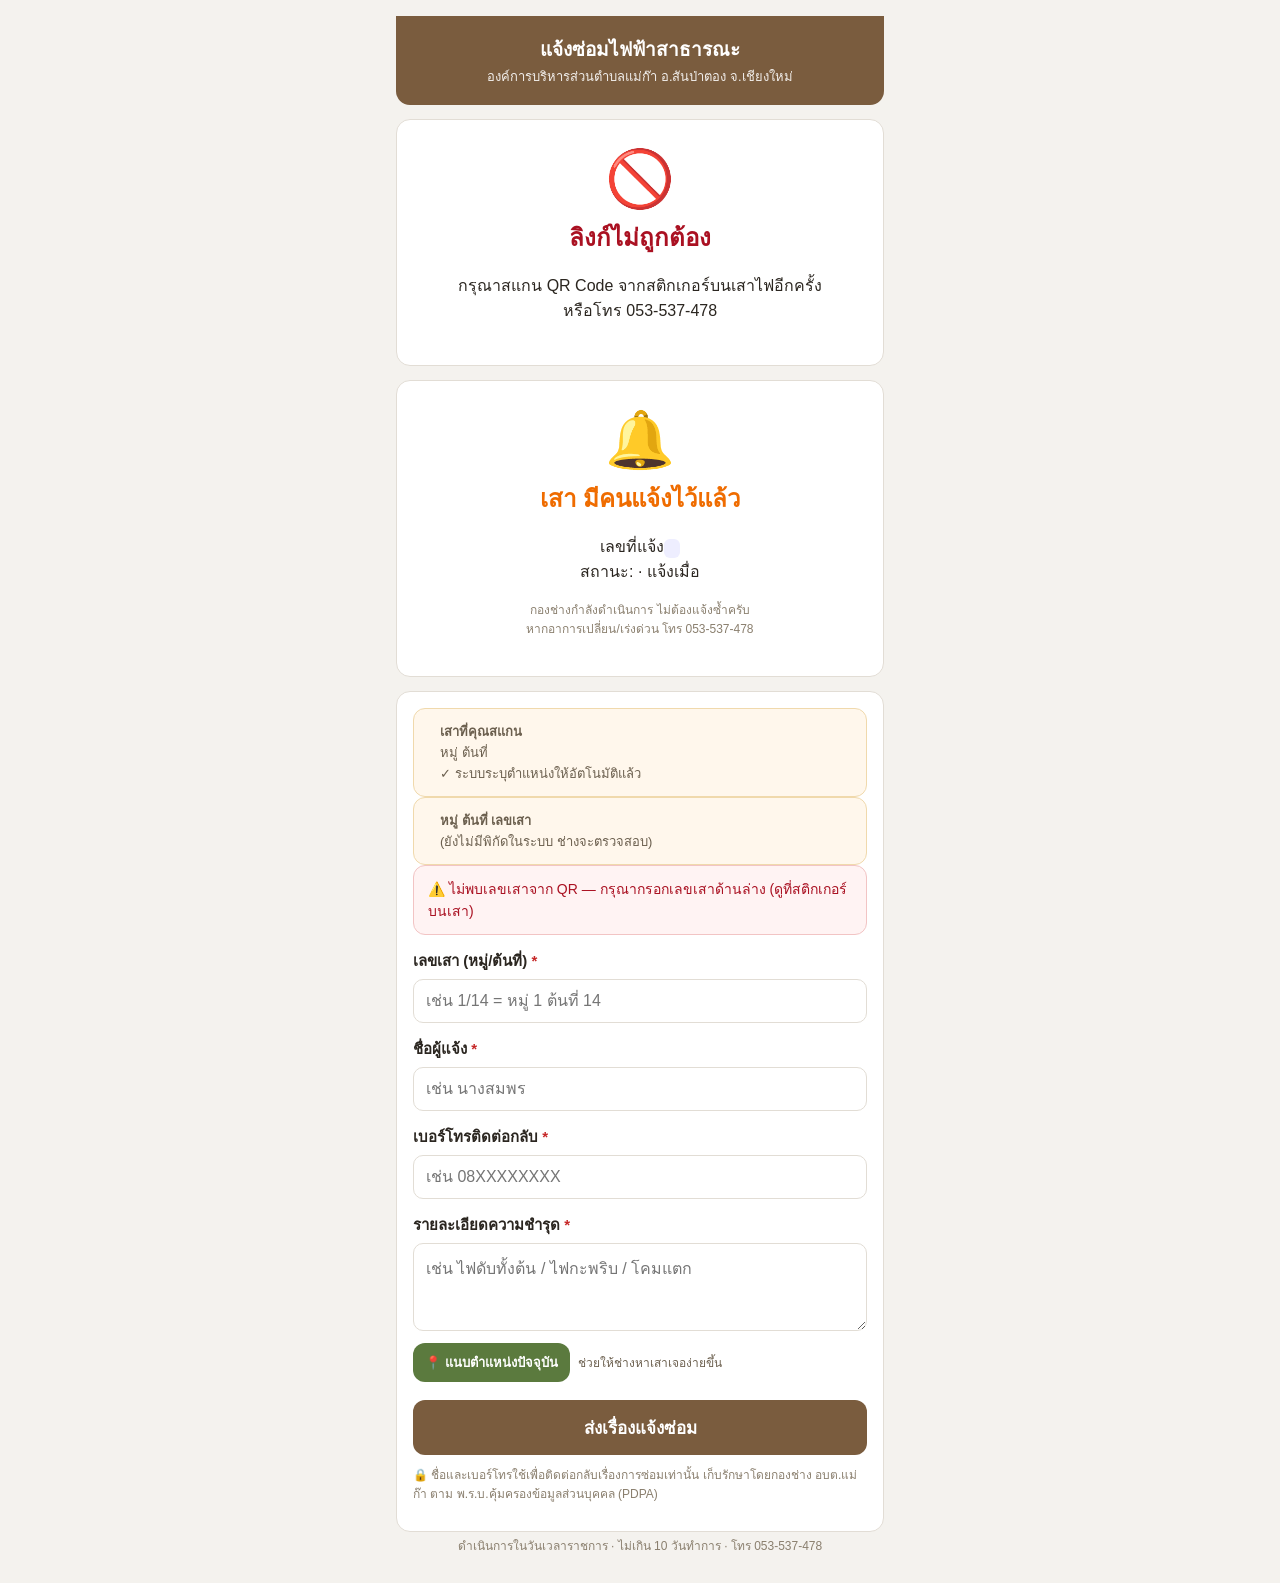
==== apps_script/report.html @ f29c1abf "เปลี่ยนชื่อหน่วยงานจาก ทต.ป่าสัก เป็น อบต.แม่ก๊า ใน Apps Script และ QR generator ลูกค้า/พื้นที่ทดลอง" ====
<!DOCTYPE html>
<html lang="th">
<head>
<base target="_top">
<meta charset="utf-8">
<style>
  :root{ --brand:#7a5c3e; --accent:#e8a13a; --ok:#2e7d32; --bg:#f4f2ee; --card:#fff; --line:#e2ddd5; }
  *{box-sizing:border-box}
  body{font-family:"Sarabun","Segoe UI",sans-serif;margin:0;background:var(--bg);color:#2b2620;}
  .wrap{max-width:520px;margin:0 auto;padding:16px;}
  .head{background:var(--brand);color:#fff;padding:18px 16px;border-radius:0 0 14px 14px;text-align:center;}
  .head h1{font-size:19px;margin:0 0 2px;}
  .head p{margin:0;font-size:13px;opacity:.9}
  .card{background:var(--card);border:1px solid var(--line);border-radius:14px;padding:16px;margin-top:14px;}
  .pole-badge{display:flex;align-items:center;gap:12px;background:#fff7ec;border:1px solid #f0d9ac;border-radius:12px;padding:12px 14px;}
  .pole-badge .num{font-size:30px;font-weight:800;color:var(--brand);line-height:1;}
  .pole-badge .meta{font-size:13px;color:#6b5f4e;}
  .warn{background:#fff3f3;border:1px solid #f2c4c4;color:#a12; border-radius:12px;padding:12px 14px;font-size:14px;}
  label{display:block;font-weight:700;margin:14px 0 6px;font-size:15px;}
  .req{color:#c62828}
  input,textarea{width:100%;padding:12px;border:1px solid var(--line);border-radius:10px;font-size:16px;font-family:inherit;}
  textarea{min-height:88px;resize:vertical}
  .hint{font-size:12px;color:#8a7f6e;margin-top:4px}
  button{width:100%;padding:14px;border:0;border-radius:12px;background:var(--brand);color:#fff;font-size:17px;font-weight:700;margin-top:18px;cursor:pointer;}
  button:disabled{opacity:.6}
  .gps-row{display:flex;gap:8px;align-items:center;margin-top:8px}
  .gps-row button{width:auto;padding:9px 12px;margin:0;font-size:13px;background:#5b7a3e}
  .gps-status{font-size:12px;color:#6b5f4e}
  .done{text-align:center;padding:26px 10px}
  .done .check{font-size:56px}
  .done h2{color:var(--ok);margin:6px 0}
  .rid{font-family:monospace;background:#eef;padding:2px 8px;border-radius:6px}
</style>
</head>
<body>
<div class="wrap">
  <div class="head">
    <h1>แจ้งซ่อมไฟฟ้าสาธารณะ</h1>
    <p>องค์การบริหารส่วนตำบลแม่ก๊า อ.สันป่าตอง จ.เชียงใหม่</p>
  </div>

  <? if (!qrOk) { ?>
  <div class="card done">
    <div class="check">🚫</div>
    <h2 style="color:#a12">ลิงก์ไม่ถูกต้อง</h2>
    <p>กรุณาสแกน QR Code จากสติกเกอร์บนเสาไฟอีกครั้ง<br>หรือโทร 053-537-478</p>
  </div>
  <? } else if (openReport) { ?>
  <div class="card done">
    <div class="check">🔔</div>
    <h2 style="color:#ef6c00">เสา <?= poleId ?> มีคนแจ้งไว้แล้ว</h2>
    <p>เลขที่แจ้ง <span class="rid"><?= openReport.report_id ?></span><br>
       สถานะ: <b><?= openReport.status ?></b> · แจ้งเมื่อ <?= openReport.timestamp ?></p>
    <p class="hint">กองช่างกำลังดำเนินการ ไม่ต้องแจ้งซ้ำครับ<br>หากอาการเปลี่ยน/เร่งด่วน โทร 053-537-478</p>
  </div>
  <? } else { ?>
  <div id="formArea">
    <div class="card">
      <? var parts = String(poleId).split('/'); var moo = parts[0], ton = parts[1]; ?>
      <? if (pole) { ?>
        <div class="pole-badge">
          <div class="num"><?= pole.pole_id ?></div>
          <div class="meta">
            <div><b>เสาที่คุณสแกน</b></div>
            <? if (ton) { ?><div>หมู่ <?= moo ?> ต้นที่ <?= ton ?></div><? } ?>
            <? if (pole.address) { ?><div><?= pole.address ?></div><? } ?>
            <div>✓ ระบบระบุตำแหน่งให้อัตโนมัติแล้ว</div>
          </div>
        </div>
      <? } else if (poleId) { ?>
        <div class="pole-badge">
          <div class="num"><?= poleId ?></div>
          <div class="meta"><b><? if (ton) { ?>หมู่ <?= moo ?> ต้นที่ <?= ton ?><? } else { ?>เลขเสา <?= poleId ?><? } ?></b><br>(ยังไม่มีพิกัดในระบบ ช่างจะตรวจสอบ)</div>
        </div>
      <? } else { ?>
        <div class="warn">⚠️ ไม่พบเลขเสาจาก QR — กรุณากรอกเลขเสาด้านล่าง (ดูที่สติกเกอร์บนเสา)</div>
        <label>เลขเสา (หมู่/ต้นที่) <span class="req">*</span></label>
        <input id="manualPole" placeholder="เช่น 1/14 = หมู่ 1 ต้นที่ 14" inputmode="text">
      <? } ?>

      <label>ชื่อผู้แจ้ง <span class="req">*</span></label>
      <input id="name" placeholder="เช่น นางสมพร">

      <label>เบอร์โทรติดต่อกลับ <span class="req">*</span></label>
      <input id="phone" placeholder="เช่น 08XXXXXXXX" inputmode="tel">

      <label>รายละเอียดความชำรุด <span class="req">*</span></label>
      <textarea id="detail" placeholder="เช่น ไฟดับทั้งต้น / ไฟกะพริบ / โคมแตก"></textarea>

      <!-- honeypot: คนมองไม่เห็น บอทจะกรอก -->
      <div style="position:absolute;left:-9999px;top:-9999px" aria-hidden="true">
        <label>Website</label><input id="website" tabindex="-1" autocomplete="off">
      </div>

      <? if (!pole) { ?>
      <div class="gps-row">
        <button type="button" onclick="getGPS()">📍 แนบตำแหน่งปัจจุบัน</button>
        <span class="gps-status" id="gpsStatus">ช่วยให้ช่างหาเสาเจอง่ายขึ้น</span>
      </div>
      <? } ?>

      <button id="btn" onclick="submitForm()">ส่งเรื่องแจ้งซ่อม</button>
      <p class="hint" style="margin-top:10px">🔒 ชื่อและเบอร์โทรใช้เพื่อติดต่อกลับเรื่องการซ่อมเท่านั้น เก็บรักษาโดยกองช่าง อบต.แม่ก๊า ตาม พ.ร.บ.คุ้มครองข้อมูลส่วนบุคคล (PDPA)</p>
    </div>
    <p class="hint" style="text-align:center">ดำเนินการในวันเวลาราชการ · ไม่เกิน 10 วันทำการ · โทร 053-537-478</p>
  </div>

  <div id="doneArea" class="card done" style="display:none">
    <div class="check" id="doneIcon">✅</div>
    <h2 id="doneTitle">รับเรื่องแล้ว</h2>
    <p>เลขที่แจ้ง: <span class="rid" id="ridOut"></span></p>
    <p id="doneMsg">เจ้าหน้าที่กองช่างจะดำเนินการโดยเร็ว<br>ขอบคุณที่ช่วยดูแลชุมชนครับ</p>
  </div>
  <? } ?>
</div>

<script>
  var POLE_ID_FIXED = "<?= poleId ?>";
  var QR_K = "<?= k ?>";
  var OPENED_AT = Date.now();   // จับเวลาตั้งแต่เปิดหน้า กันบอทส่งทันที
  var gps = { lat:'', lng:'' };

  function getGPS(){
    var s = document.getElementById('gpsStatus');
    if(!navigator.geolocation){ s.textContent='อุปกรณ์ไม่รองรับ GPS'; return; }
    s.textContent='กำลังหาตำแหน่ง...';
    navigator.geolocation.getCurrentPosition(function(p){
      gps.lat = p.coords.latitude.toFixed(6);
      gps.lng = p.coords.longitude.toFixed(6);
      s.textContent = '📍 แนบแล้ว ('+gps.lat+', '+gps.lng+')';
    }, function(){ s.textContent='ไม่สามารถเข้าถึงตำแหน่งได้ (ข้ามได้)'; }, {enableHighAccuracy:true, timeout:8000});
  }

  function submitForm(){
    var poleId = POLE_ID_FIXED;
    var manual = document.getElementById('manualPole');
    if(!poleId && manual) poleId = manual.value.trim();
    var name = document.getElementById('name').value.trim();
    var phone = document.getElementById('phone').value.trim();
    var detail = document.getElementById('detail').value.trim();

    if(!poleId){ alert('กรุณากรอกเลขเสา'); return; }
    if(!name || !phone || !detail){ alert('กรุณากรอก ชื่อ / เบอร์โทร / รายละเอียด ให้ครบ'); return; }

    var btn = document.getElementById('btn');
    btn.disabled = true; btn.textContent = 'กำลังส่ง...';

    google.script.run
      .withSuccessHandler(function(res){
        document.getElementById('formArea').style.display='none';
        document.getElementById('ridOut').textContent = res.report_id;
        if(res.duplicate){
          document.getElementById('doneIcon').textContent='🔔';
          document.getElementById('doneTitle').textContent='เสานี้มีคนแจ้งไว้แล้ว';
          document.getElementById('doneTitle').style.color='#ef6c00';
          document.getElementById('doneMsg').innerHTML='สถานะ: <b>'+res.status+'</b><br>กองช่างกำลังดำเนินการ ไม่ต้องแจ้งซ้ำครับ';
        }
        document.getElementById('doneArea').style.display='block';
        window.scrollTo(0,0);
      })
      .withFailureHandler(function(err){
        btn.disabled=false; btn.textContent='ส่งเรื่องแจ้งซ่อม';
        alert(err.message.replace(/^Error:\s*/,''));
      })
      .submitReport({
        pole_id: poleId, k: QR_K, reporter_name:name, reporter_phone:phone,
        detail:detail, gps_lat:gps.lat, gps_lng:gps.lng,
        website: document.getElementById('website').value,  // honeypot
        opened_at: OPENED_AT
      });
  }
</script>
</body>
</html>
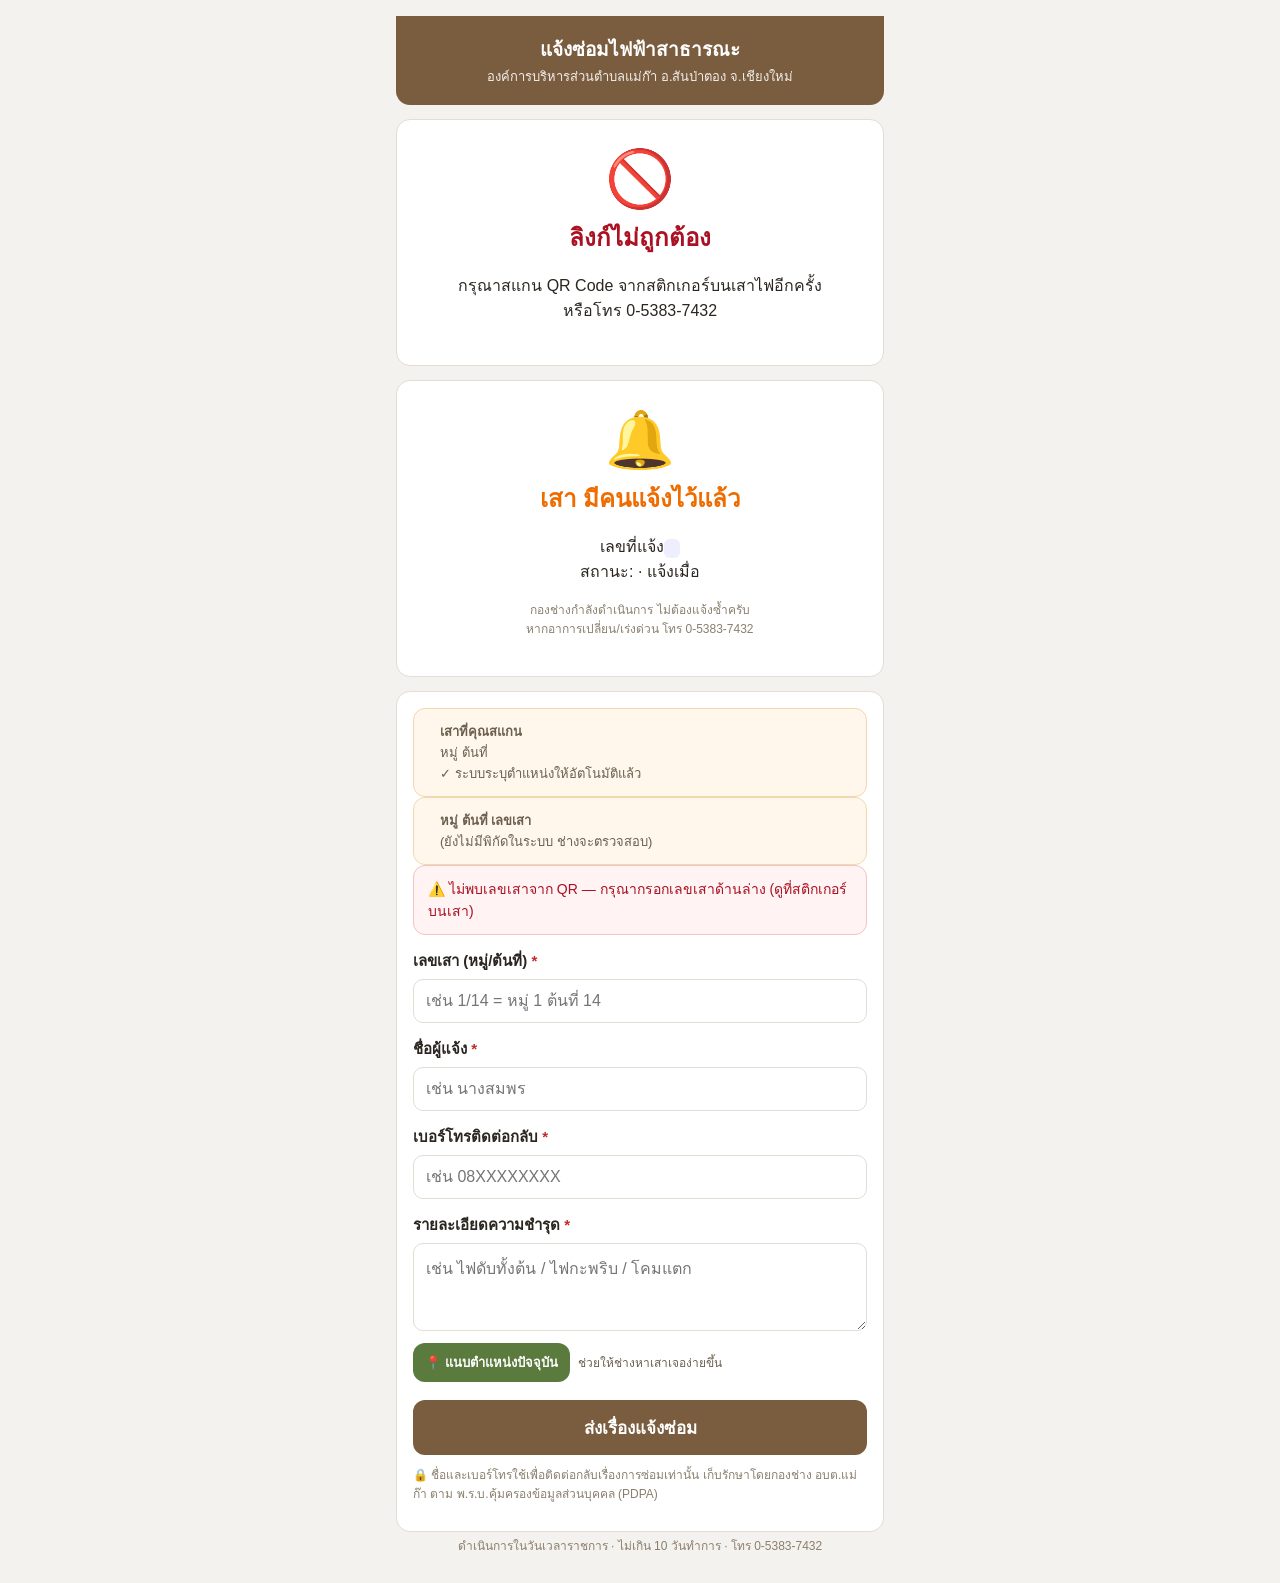
==== commit ca118e87: "แก้ QR "ลิงก์ไม่ถูกต้อง": ตัดช่องว่างใน QR_SECRET, เพิ่ม testQrLink, แก้เบอร์โทร อบต.แม่ก๊า ช่องว่าง" ====
--- a/apps_script/report.html
+++ b/apps_script/report.html
@@ -43,7 +43,7 @@
   <div class="card done">
     <div class="check">🚫</div>
     <h2 style="color:#a12">ลิงก์ไม่ถูกต้อง</h2>
-    <p>กรุณาสแกน QR Code จากสติกเกอร์บนเสาไฟอีกครั้ง<br>หรือโทร 053-537-478</p>
+    <p>กรุณาสแกน QR Code จากสติกเกอร์บนเสาไฟอีกครั้ง<br>หรือโทร 0-5383-7432</p>
   </div>
   <? } else if (openReport) { ?>
   <div class="card done">
@@ -51,7 +51,7 @@
     <h2 style="color:#ef6c00">เสา <?= poleId ?> มีคนแจ้งไว้แล้ว</h2>
     <p>เลขที่แจ้ง <span class="rid"><?= openReport.report_id ?></span><br>
        สถานะ: <b><?= openReport.status ?></b> · แจ้งเมื่อ <?= openReport.timestamp ?></p>
-    <p class="hint">กองช่างกำลังดำเนินการ ไม่ต้องแจ้งซ้ำครับ<br>หากอาการเปลี่ยน/เร่งด่วน โทร 053-537-478</p>
+    <p class="hint">กองช่างกำลังดำเนินการ ไม่ต้องแจ้งซ้ำครับ<br>หากอาการเปลี่ยน/เร่งด่วน โทร 0-5383-7432</p>
   </div>
   <? } else { ?>
   <div id="formArea">
@@ -102,7 +102,7 @@
       <button id="btn" onclick="submitForm()">ส่งเรื่องแจ้งซ่อม</button>
       <p class="hint" style="margin-top:10px">🔒 ชื่อและเบอร์โทรใช้เพื่อติดต่อกลับเรื่องการซ่อมเท่านั้น เก็บรักษาโดยกองช่าง อบต.แม่ก๊า ตาม พ.ร.บ.คุ้มครองข้อมูลส่วนบุคคล (PDPA)</p>
     </div>
-    <p class="hint" style="text-align:center">ดำเนินการในวันเวลาราชการ · ไม่เกิน 10 วันทำการ · โทร 053-537-478</p>
+    <p class="hint" style="text-align:center">ดำเนินการในวันเวลาราชการ · ไม่เกิน 10 วันทำการ · โทร 0-5383-7432</p>
   </div>
 
   <div id="doneArea" class="card done" style="display:none">
